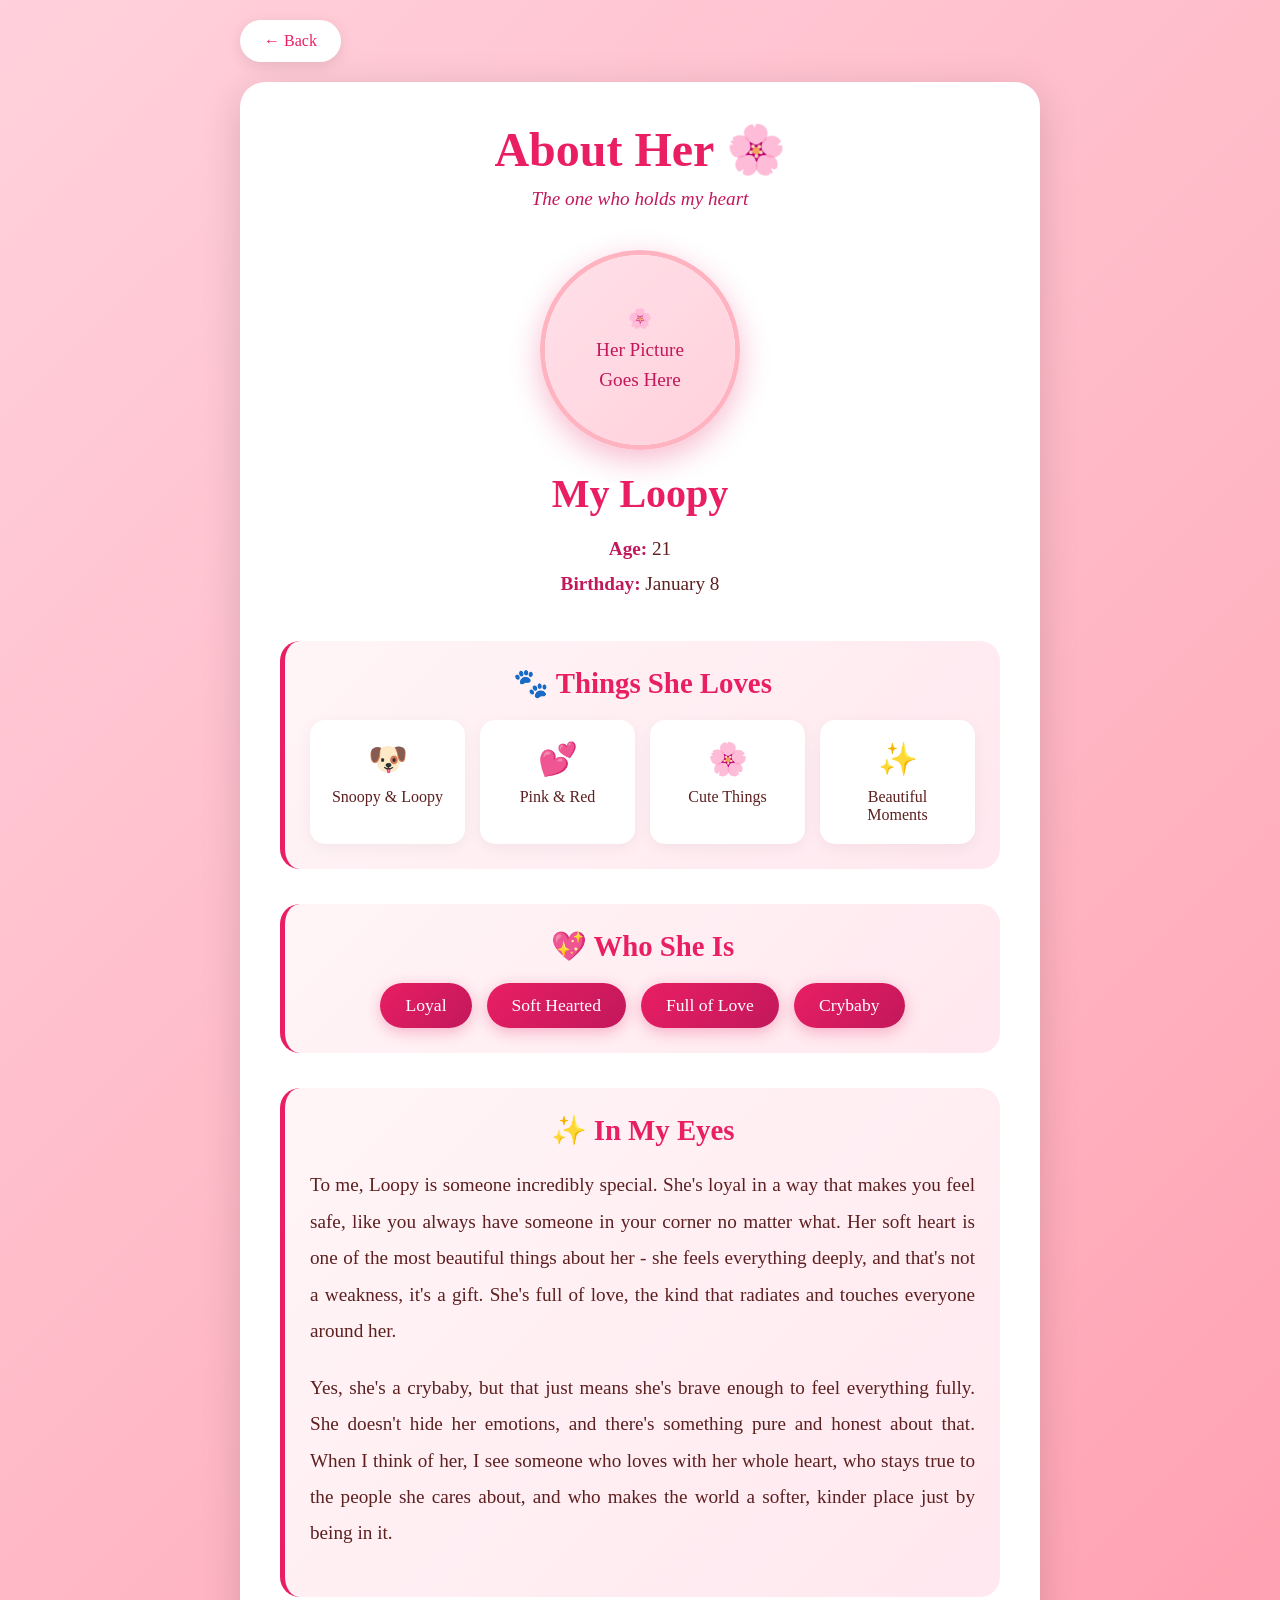
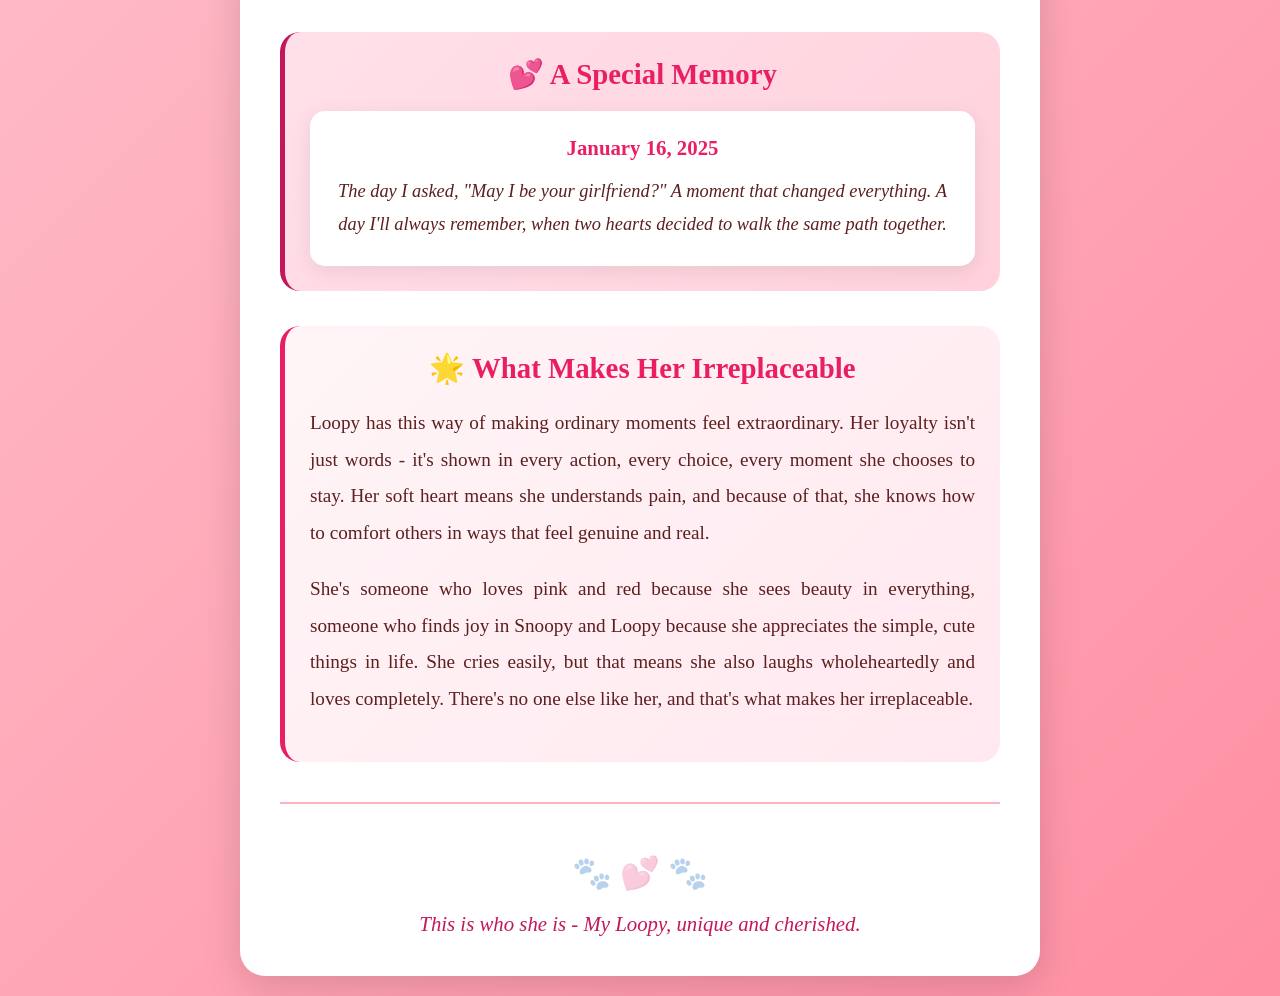
==== biography.html @ 28cb63eb "init project" ====
<!DOCTYPE html>
<html lang="en">
<head>
    <meta charset="UTF-8">
    <meta name="viewport" content="width=device-width, initial-scale=1.0">
    <title>About Loopy 💕</title>
    <link rel="stylesheet" href="styles.css">
    <link rel="stylesheet" href="biography-styles.css">
</head>
<body class="biography-page">
    <div class="bio-container">
        <!-- Back Button -->
        <button class="back-button" onclick="goBack()">← Back</button>

        <!-- Biography Card -->
        <div class="bio-card">
            <!-- Header -->
            <div class="bio-header">
                <h1 class="bio-title">About Her 🌸</h1>
                <p class="bio-subtitle">The one who holds my heart</p>
            </div>

            <!-- Profile Section -->
            <div class="bio-profile">
                <!-- 
                    ⚠️ CHANGE IMAGE HERE ⚠️
                    Replace "placeholder-image.jpg" with your image file
                    Or use a URL if hosted online
                -->
                <div class="bio-image-container">
                    <img src="placeholder-image.jpg" alt="Loopy" class="bio-image" id="profileImage">
                    <div class="image-placeholder" id="imagePlaceholder">
                        <div class="placeholder-text">
                            🌸<br>
                            Her Picture<br>
                            Goes Here
                        </div>
                    </div>
                </div>
                
                <h2 class="bio-name">My Loopy</h2>
                <div class="bio-basic-info">
                    <p><strong>Age:</strong> <span id="ageValue">21</span></p>
                    <p><strong>Birthday:</strong> January 8</p>
                </div>
            </div>

            <!-- Favorites Section -->
            <div class="bio-section">
                <h3 class="section-title">🐾 Things She Loves</h3>
                <div class="favorites-grid">
                    <div class="favorite-item">
                        <span class="favorite-icon">🐶</span>
                        <span class="favorite-text">Snoopy & Loopy</span>
                    </div>
                    <div class="favorite-item">
                        <span class="favorite-icon">💕</span>
                        <span class="favorite-text">Pink & Red</span>
                    </div>
                    <div class="favorite-item">
                        <span class="favorite-icon">🌸</span>
                        <span class="favorite-text">Cute Things</span>
                    </div>
                    <div class="favorite-item">
                        <span class="favorite-icon">✨</span>
                        <span class="favorite-text">Beautiful Moments</span>
                    </div>
                </div>
            </div>

            <!-- Personality Section -->
            <div class="bio-section">
                <h3 class="section-title">💖 Who She Is</h3>
                <div class="personality-tags">
                    <span class="personality-tag">Loyal</span>
                    <span class="personality-tag">Soft Hearted</span>
                    <span class="personality-tag">Full of Love</span>
                    <span class="personality-tag">Crybaby</span>
                </div>
            </div>

            <!-- In My Eyes Section -->
            <div class="bio-section">
                <h3 class="section-title">✨ In My Eyes</h3>
                <div class="bio-text-content">
                    <!-- 
                        ⚠️ EDIT TEXT HERE ⚠️
                        Change this paragraph to your own words
                    -->
                    <p>To me, Loopy is someone incredibly special. She's loyal in a way that makes you feel safe, like you always have someone in your corner no matter what. Her soft heart is one of the most beautiful things about her - she feels everything deeply, and that's not a weakness, it's a gift. She's full of love, the kind that radiates and touches everyone around her.</p>
                    
                    <p>Yes, she's a crybaby, but that just means she's brave enough to feel everything fully. She doesn't hide her emotions, and there's something pure and honest about that. When I think of her, I see someone who loves with her whole heart, who stays true to the people she cares about, and who makes the world a softer, kinder place just by being in it.</p>
                </div>
            </div>

            <!-- Special Memory Section -->
            <div class="bio-section special-memory">
                <h3 class="section-title">💕 A Special Memory</h3>
                <div class="memory-card">
                    <div class="memory-date">January 16, 2025</div>
                    <div class="memory-content">
                        <!-- 
                            ⚠️ EDIT MEMORY HERE ⚠️
                            Write about the special day
                        -->
                        <p>The day I asked, "May I be your girlfriend?" A moment that changed everything. A day I'll always remember, when two hearts decided to walk the same path together.</p>
                    </div>
                </div>
            </div>

            <!-- What Makes Her Special Section -->
            <div class="bio-section">
                <h3 class="section-title">🌟 What Makes Her Irreplaceable</h3>
                <div class="bio-text-content">
                    <!-- 
                        ⚠️ EDIT TEXT HERE ⚠️
                        Add why she's special to you
                    -->
                    <p>Loopy has this way of making ordinary moments feel extraordinary. Her loyalty isn't just words - it's shown in every action, every choice, every moment she chooses to stay. Her soft heart means she understands pain, and because of that, she knows how to comfort others in ways that feel genuine and real.</p>
                    
                    <p>She's someone who loves pink and red because she sees beauty in everything, someone who finds joy in Snoopy and Loopy because she appreciates the simple, cute things in life. She cries easily, but that means she also laughs wholeheartedly and loves completely. There's no one else like her, and that's what makes her irreplaceable.</p>
                </div>
            </div>

            <!-- Closing Section -->
            <div class="bio-footer">
                <div class="paw-prints">🐾 💕 🐾</div>
                <p class="closing-text">This is who she is - My Loopy, unique and cherished.</p>
            </div>
        </div>
    </div>

    <!-- Load Scripts -->
    <script src="biography-script.js"></script>
</body>
</html>
---- styles.css ----
/* ============================================
   KAMILA'S WEBSITE - COMPLETE STYLES
   ============================================ */

/* Reset and Base Styles */
* {
    margin: 0;
    padding: 0;
    box-sizing: border-box;
}

body {
    font-family: 'Georgia', serif;
    background: linear-gradient(135deg, #ffd1dc 0%, #ffb3c1 50%, #ff8fa3 100%);
    min-height: 100vh;
    color: #4a0e0e;
    overflow-x: hidden;
}

/* ============================================
   LOGIN PAGE STYLES
   ============================================ */

.login-container {
    display: flex;
    justify-content: center;
    align-items: center;
    min-height: 100vh;
    padding: 20px;
}

.login-box {
    background: white;
    padding: 50px 40px;
    border-radius: 20px;
    box-shadow: 0 20px 60px rgba(0,0,0,0.2);
    text-align: center;
    max-width: 400px;
    width: 100%;
    animation: fadeIn 1s ease-in;
}

.login-title {
    font-size: 2em;
    color: #e91e63;
    margin-bottom: 30px;
    font-weight: normal;
}

.name-input {
    width: 100%;
    padding: 15px;
    font-size: 1.1em;
    border: 2px solid #ffb3c1;
    border-radius: 10px;
    margin-bottom: 20px;
    font-family: 'Georgia', serif;
    transition: border-color 0.3s ease;
}

.name-input:focus {
    outline: none;
    border-color: #e91e63;
}

.submit-btn {
    width: 100%;
    padding: 15px;
    font-size: 1.2em;
    background: linear-gradient(135deg, #e91e63 0%, #c2185b 100%);
    color: white;
    border: none;
    border-radius: 10px;
    cursor: pointer;
    font-family: 'Georgia', serif;
    transition: transform 0.2s ease, box-shadow 0.2s ease;
}

.submit-btn:hover {
    transform: translateY(-2px);
    box-shadow: 0 5px 20px rgba(233, 30, 99, 0.4);
}

.submit-btn:active {
    transform: translateY(0);
}

.error-message {
    color: #c2185b;
    font-size: 1em;
    margin-top: 15px;
    font-style: italic;
    min-height: 24px;
}

/* ============================================
   WELCOME ANIMATION PAGE
   ============================================ */

.welcome-container {
    position: fixed;
    top: 0;
    left: 0;
    width: 100%;
    height: 100vh;
    display: flex;
    justify-content: center;
    align-items: center;
    z-index: 1000;
}

.welcome-text-container {
    position: absolute;
    top: 70%;
    left: 50%;
    transform: translate(-50%, -50%);
    text-align: center;
    z-index: 1001;
}

.welcome-text {
    font-size: 2.5em;
    color: white;
    margin-bottom: 10px;
    text-shadow: 2px 2px 20px rgba(0,0,0,0.5), 0 0 40px rgba(233, 30, 99, 0.3);
    opacity: 0;
    transform: translateY(30px);
}

.welcome-home {
    font-size: 3.8em;
    color: white;
    font-weight: bold;
    text-shadow: 3px 3px 20px rgba(0,0,0,0.5), 0 0 50px rgba(233, 30, 99, 0.4);
    opacity: 0;
    transform: scale(0.8);
    letter-spacing: 2px;
}

/* ============================================
   MAIN WEBSITE STYLES
   ============================================ */

#mainWebsite {
    padding: 20px;
}

.container {
    max-width: 800px;
    margin: 0 auto;
}

/* Header Section */
.header {
    text-align: center;
    padding: 40px 20px;
    background: white;
    border-radius: 20px;
    box-shadow: 0 10px 30px rgba(0,0,0,0.1);
    margin-bottom: 30px;
    animation: fadeIn 1s ease-in;
}

.header h1 {
    font-size: 3em;
    color: #e91e63;
    margin-bottom: 10px;
    text-shadow: 2px 2px 4px rgba(233, 30, 99, 0.2);
}

.header p {
    font-size: 1.2em;
    color: #c2185b;
    font-style: italic;
}

/* Section Styles */
.section {
    background: white;
    padding: 30px;
    border-radius: 20px;
    box-shadow: 0 10px 30px rgba(0,0,0,0.1);
    margin-bottom: 30px;
    animation: slideUp 0.8s ease-out;
}

.section h2 {
    color: #e91e63;
    font-size: 2em;
    margin-bottom: 20px;
    text-align: center;
    border-bottom: 3px solid #ffb3c1;
    padding-bottom: 10px;
}

/* Birthday Message */
.birthday-message {
    font-size: 1.2em;
    line-height: 1.8;
    text-align: center;
    color: #5d1f1f;
}

.birthday-message p {
    margin-bottom: 15px;
}

/* 10 Facts List */
.facts-list {
    list-style: none;
    padding: 0;
}

.facts-list li {
    background: linear-gradient(135deg, #ffe0e9 0%, #ffd1dc 100%);
    padding: 20px;
    margin-bottom: 15px;
    border-radius: 15px;
    border-left: 5px solid #e91e63;
    font-size: 1.1em;
    line-height: 1.6;
    transition: transform 0.3s ease;
}

.facts-list li:hover {
    transform: translateX(10px);
}

.facts-list strong {
    color: #c2185b;
}

/* Monthly Message Section */
.monthly-message-section {
    text-align: center;
}

.date-display {
    font-size: 1.3em;
    color: #c2185b;
    margin-bottom: 20px;
    font-weight: bold;
}

.message-box {
    background: linear-gradient(135deg, #ffe0e9 0%, #ffd1dc 100%);
    padding: 30px;
    border-radius: 15px;
    border: 3px solid #e91e63;
    margin-top: 20px;
    min-height: 150px;
    display: flex;
    align-items: center;
    justify-content: center;
    font-size: 1.2em;
    line-height: 1.8;
    color: #5d1f1f;
}

.locked-message {
    color: #c2185b;
    font-style: italic;
}

/* Decorative Elements */
.paw-prints {
    text-align: center;
    font-size: 2em;
    margin: 20px 0;
    opacity: 0.3;
}

.hearts {
    text-align: center;
    font-size: 2em;
    margin: 20px 0;
    animation: pulse 2s ease-in-out infinite;
}

/* Footer */
.footer {
    text-align: center;
    color: white;
    margin-top: 40px;
    font-size: 1.1em;
    text-shadow: 2px 2px 4px rgba(0,0,0,0.3);
}

.footer p {
    margin-bottom: 10px;
}

/* ============================================
   MUSIC BUTTON
   ============================================ */

.music-button {
    position: fixed;
    bottom: 30px;
    right: 30px;
    width: 60px;
    height: 60px;
    border-radius: 50%;
    background: linear-gradient(135deg, #e91e63 0%, #c2185b 100%);
    color: white;
    border: none;
    font-size: 1.8em;
    cursor: pointer;
    box-shadow: 0 5px 20px rgba(233, 30, 99, 0.4);
    display: flex;
    align-items: center;
    justify-content: center;
    z-index: 9999;
    transition: transform 0.3s ease, box-shadow 0.3s ease;
}

.music-button:hover {
    transform: scale(1.1);
    box-shadow: 0 8px 30px rgba(233, 30, 99, 0.6);
}

.music-button:active {
    transform: scale(0.95);
}

.music-button.play-prompt {
    animation: pulse 2s ease-in-out infinite;
}

/* ============================================
   ANIMATIONS
   ============================================ */

@keyframes fadeIn {
    from { opacity: 0; }
    to { opacity: 1; }
}

@keyframes slideUp {
    from { 
        opacity: 0;
        transform: translateY(30px);
    }
    to { 
        opacity: 1;
        transform: translateY(0);
    }
}

@keyframes textFadeIn {
    from {
        opacity: 0;
        transform: translateY(20px);
    }
    to {
        opacity: 1;
        transform: translateY(0);
    }
}

@keyframes pulse {
    0%, 100% { transform: scale(1); }
    50% { transform: scale(1.1); }
}

@keyframes shake {
    0%, 100% { transform: translateX(0); }
    25% { transform: translateX(-10px); }
    50% { transform: translateX(10px); }
    75% { transform: translateX(-10px); }
}

/* ============================================
   RESPONSIVE DESIGN
   ============================================ */

@media (max-width: 600px) {
    .login-title {
        font-size: 1.5em;
    }
    
    .welcome-text {
        font-size: 1.8em;
    }
    
    .welcome-home {
        font-size: 2.5em;
    }
    
    .header h1 {
        font-size: 2em;
    }
    
    .section {
        padding: 20px;
    }
    
    .facts-list li {
        font-size: 1em;
    }
}
---- biography-styles.css ----
/* ============================================
   BIOGRAPHY PAGE STYLES
   ============================================ */

.biography-page {
    background: linear-gradient(135deg, #ffd1dc 0%, #ffb3c1 50%, #ff8fa3 100%);
    min-height: 100vh;
    padding: 20px;
}

.bio-container {
    max-width: 800px;
    margin: 0 auto;
    position: relative;
}

/* Back Button */
.back-button {
    background: white;
    border: none;
    padding: 12px 24px;
    border-radius: 25px;
    font-size: 1em;
    font-family: 'Georgia', serif;
    color: #e91e63;
    cursor: pointer;
    box-shadow: 0 4px 15px rgba(0,0,0,0.1);
    transition: all 0.3s ease;
    margin-bottom: 20px;
}

.back-button:hover {
    transform: translateY(-2px);
    box-shadow: 0 6px 20px rgba(0,0,0,0.15);
}

/* Biography Card */
.bio-card {
    background: white;
    border-radius: 25px;
    padding: 40px;
    box-shadow: 0 10px 40px rgba(0,0,0,0.15);
    animation: fadeIn 1s ease-in;
}

/* Header */
.bio-header {
    text-align: center;
    margin-bottom: 40px;
}

.bio-title {
    font-size: 3em;
    color: #e91e63;
    margin-bottom: 10px;
}

.bio-subtitle {
    font-size: 1.2em;
    color: #c2185b;
    font-style: italic;
}

/* Profile Section */
.bio-profile {
    text-align: center;
    margin-bottom: 40px;
}

.bio-image-container {
    width: 200px;
    height: 200px;
    margin: 0 auto 20px;
    position: relative;
    border-radius: 50%;
    overflow: hidden;
    border: 5px solid #ffb3c1;
    box-shadow: 0 10px 30px rgba(233, 30, 99, 0.3);
}

.bio-image {
    width: 100%;
    height: 100%;
    object-fit: cover;
    display: none; /* Hidden by default until you add image */
}

.image-placeholder {
    width: 100%;
    height: 100%;
    background: linear-gradient(135deg, #ffe0e9 0%, #ffd1dc 100%);
    display: flex;
    align-items: center;
    justify-content: center;
}

.placeholder-text {
    color: #c2185b;
    font-size: 1.2em;
    text-align: center;
    line-height: 1.6;
}

.bio-name {
    font-size: 2.5em;
    color: #e91e63;
    margin-bottom: 15px;
}

.bio-basic-info {
    font-size: 1.2em;
    color: #5d1f1f;
    line-height: 1.8;
}

.bio-basic-info strong {
    color: #c2185b;
}

/* Section Styles */
.bio-section {
    margin-bottom: 35px;
    padding: 25px;
    background: linear-gradient(135deg, #fff5f7 0%, #ffe8ef 100%);
    border-radius: 20px;
    border-left: 5px solid #e91e63;
    animation: slideUp 0.8s ease-out;
}

.section-title {
    font-size: 1.8em;
    color: #e91e63;
    margin-bottom: 20px;
    text-align: center;
}

/* Favorites Grid */
.favorites-grid {
    display: grid;
    grid-template-columns: repeat(auto-fit, minmax(150px, 1fr));
    gap: 15px;
    margin-top: 20px;
}

.favorite-item {
    background: white;
    padding: 20px;
    border-radius: 15px;
    text-align: center;
    box-shadow: 0 4px 15px rgba(0,0,0,0.05);
    transition: transform 0.3s ease;
}

.favorite-item:hover {
    transform: translateY(-5px);
}

.favorite-icon {
    font-size: 2em;
    display: block;
    margin-bottom: 10px;
}

.favorite-text {
    font-size: 1em;
    color: #5d1f1f;
    font-weight: 500;
}

/* Personality Tags */
.personality-tags {
    display: flex;
    flex-wrap: wrap;
    gap: 15px;
    justify-content: center;
    margin-top: 20px;
}

.personality-tag {
    background: linear-gradient(135deg, #e91e63 0%, #c2185b 100%);
    color: white;
    padding: 12px 25px;
    border-radius: 25px;
    font-size: 1.1em;
    box-shadow: 0 4px 15px rgba(233, 30, 99, 0.3);
    transition: transform 0.3s ease;
}

.personality-tag:hover {
    transform: scale(1.1);
}

/* Text Content */
.bio-text-content {
    font-size: 1.2em;
    line-height: 1.9;
    color: #5d1f1f;
    text-align: justify;
}

.bio-text-content p {
    margin-bottom: 20px;
}

/* Special Memory Section */
.special-memory {
    background: linear-gradient(135deg, #ffe0e9 0%, #ffd1dc 100%);
    border-left: 5px solid #c2185b;
}

.memory-card {
    background: white;
    padding: 25px;
    border-radius: 15px;
    box-shadow: 0 5px 20px rgba(0,0,0,0.08);
    margin-top: 15px;
}

.memory-date {
    font-size: 1.3em;
    color: #e91e63;
    font-weight: bold;
    margin-bottom: 15px;
    text-align: center;
}

.memory-content {
    font-size: 1.15em;
    line-height: 1.8;
    color: #5d1f1f;
    text-align: center;
    font-style: italic;
}

/* Footer */
.bio-footer {
    text-align: center;
    margin-top: 40px;
    padding-top: 30px;
    border-top: 2px solid #ffb3c1;
}

.closing-text {
    font-size: 1.3em;
    color: #c2185b;
    font-style: italic;
    margin-top: 15px;
}

/* Animations */
@keyframes fadeIn {
    from { opacity: 0; }
    to { opacity: 1; }
}

@keyframes slideUp {
    from { 
        opacity: 0;
        transform: translateY(30px);
    }
    to { 
        opacity: 1;
        transform: translateY(0);
    }
}

/* Responsive Design */
@media (max-width: 600px) {
    .bio-card {
        padding: 25px;
    }
    
    .bio-title {
        font-size: 2em;
    }
    
    .bio-name {
        font-size: 2em;
    }
    
    .favorites-grid {
        grid-template-columns: repeat(2, 1fr);
    }
    
    .section-title {
        font-size: 1.5em;
    }
    
    .bio-text-content {
        font-size: 1.1em;
        text-align: left;
    }
}
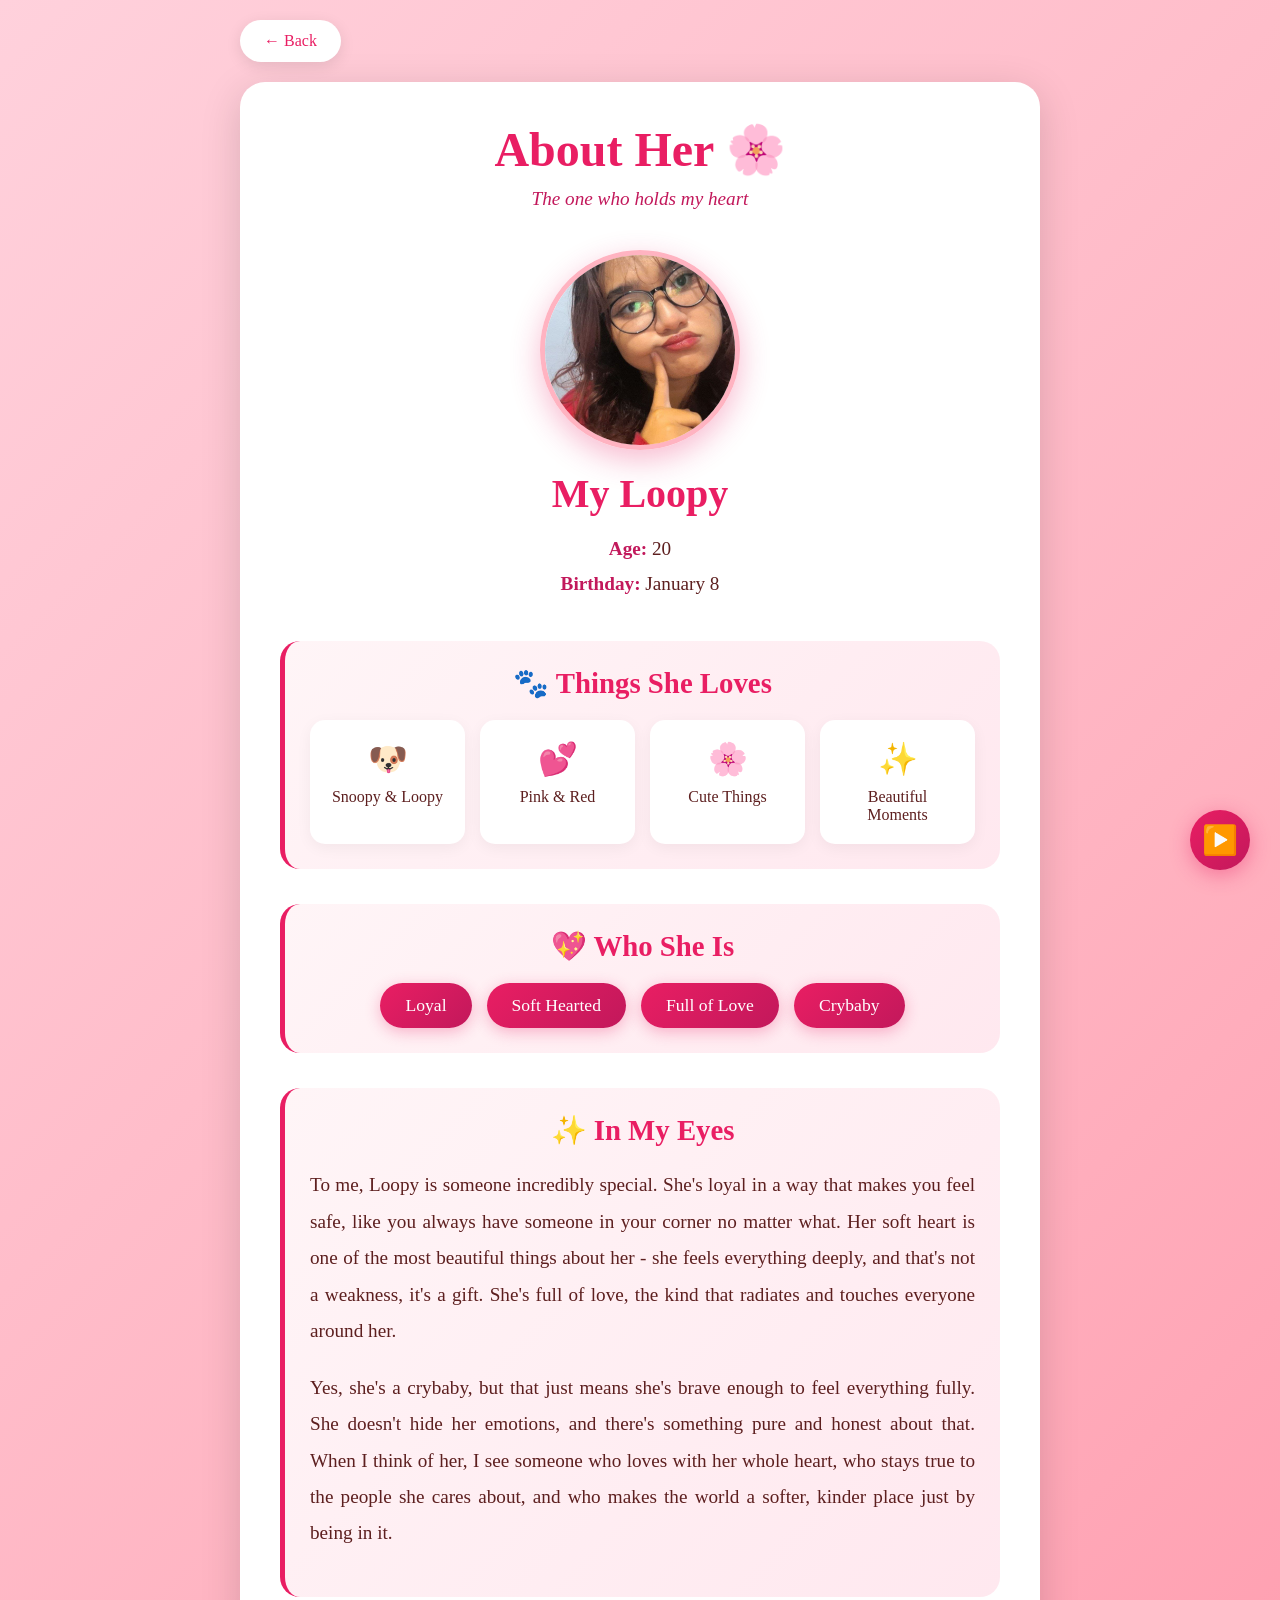
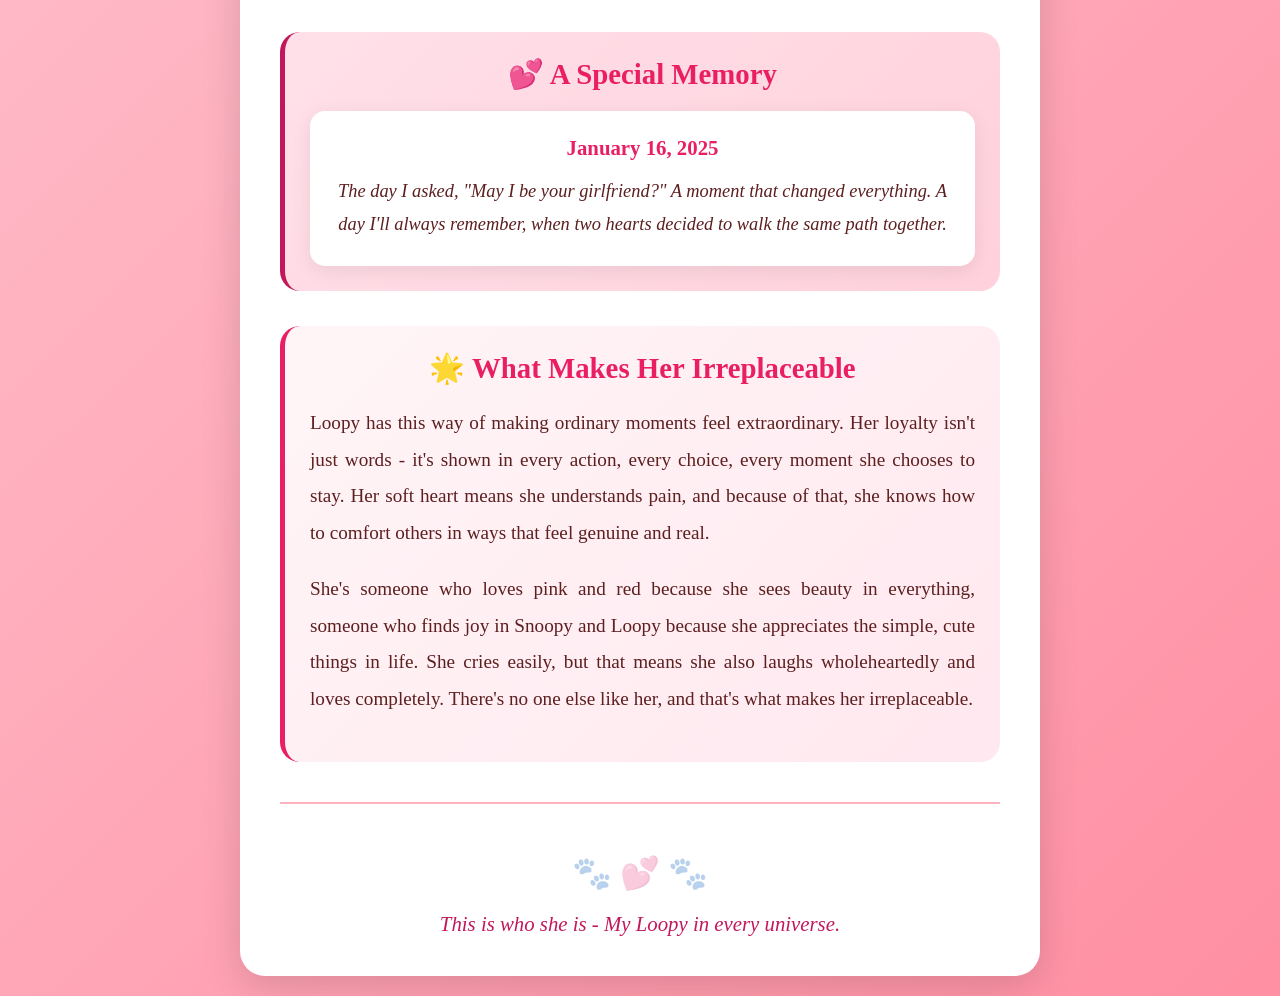
==== commit 7537014f: "update lagu pages bio" ====
--- a/biography.html
+++ b/biography.html
@@ -28,7 +28,7 @@
                     Or use a URL if hosted online
                 -->
                 <div class="bio-image-container">
-                    <img src="placeholder-image.jpg" alt="Loopy" class="bio-image" id="profileImage">
+                    <img src="lupii.jpeg" alt="Loopy" class="bio-image" id="profileImage">
                     <div class="image-placeholder" id="imagePlaceholder">
                         <div class="placeholder-text">
                             🌸<br>
@@ -40,7 +40,7 @@
                 
                 <h2 class="bio-name">My Loopy</h2>
                 <div class="bio-basic-info">
-                    <p><strong>Age:</strong> <span id="ageValue">21</span></p>
+                    <p><strong>Age:</strong> <span id="ageValue">20</span></p>
                     <p><strong>Birthday:</strong> January 8</p>
                 </div>
             </div>
@@ -125,12 +125,16 @@
             <!-- Closing Section -->
             <div class="bio-footer">
                 <div class="paw-prints">🐾 💕 🐾</div>
-                <p class="closing-text">This is who she is - My Loopy, unique and cherished.</p>
+                <p class="closing-text">This is who she is - My Loopy in every universe.</p>
             </div>
         </div>
     </div>
 
     <!-- Load Scripts -->
     <script src="biography-script.js"></script>
+    <script src="page-music.js"></script>
+    <script>
+        startPageMusic('every_breath_you_take.mp3');
+    </script>
 </body>
 </html>
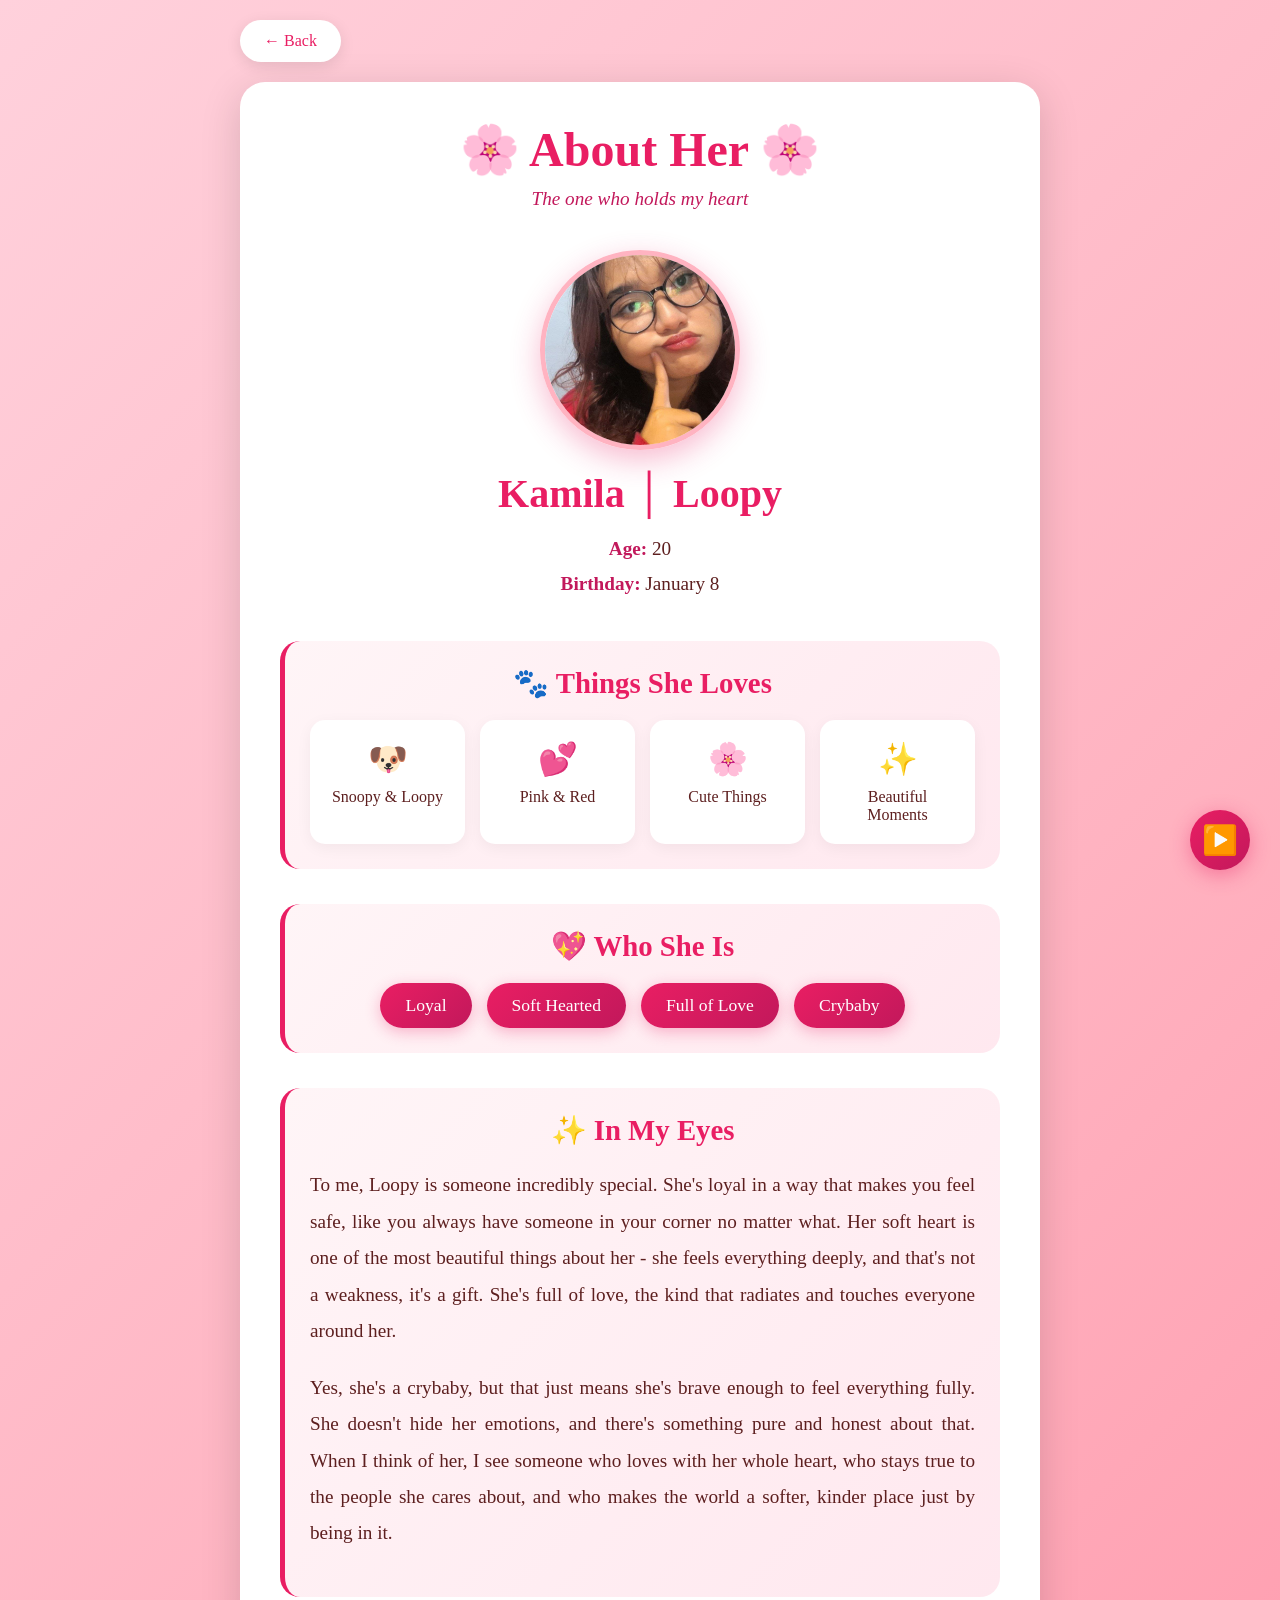
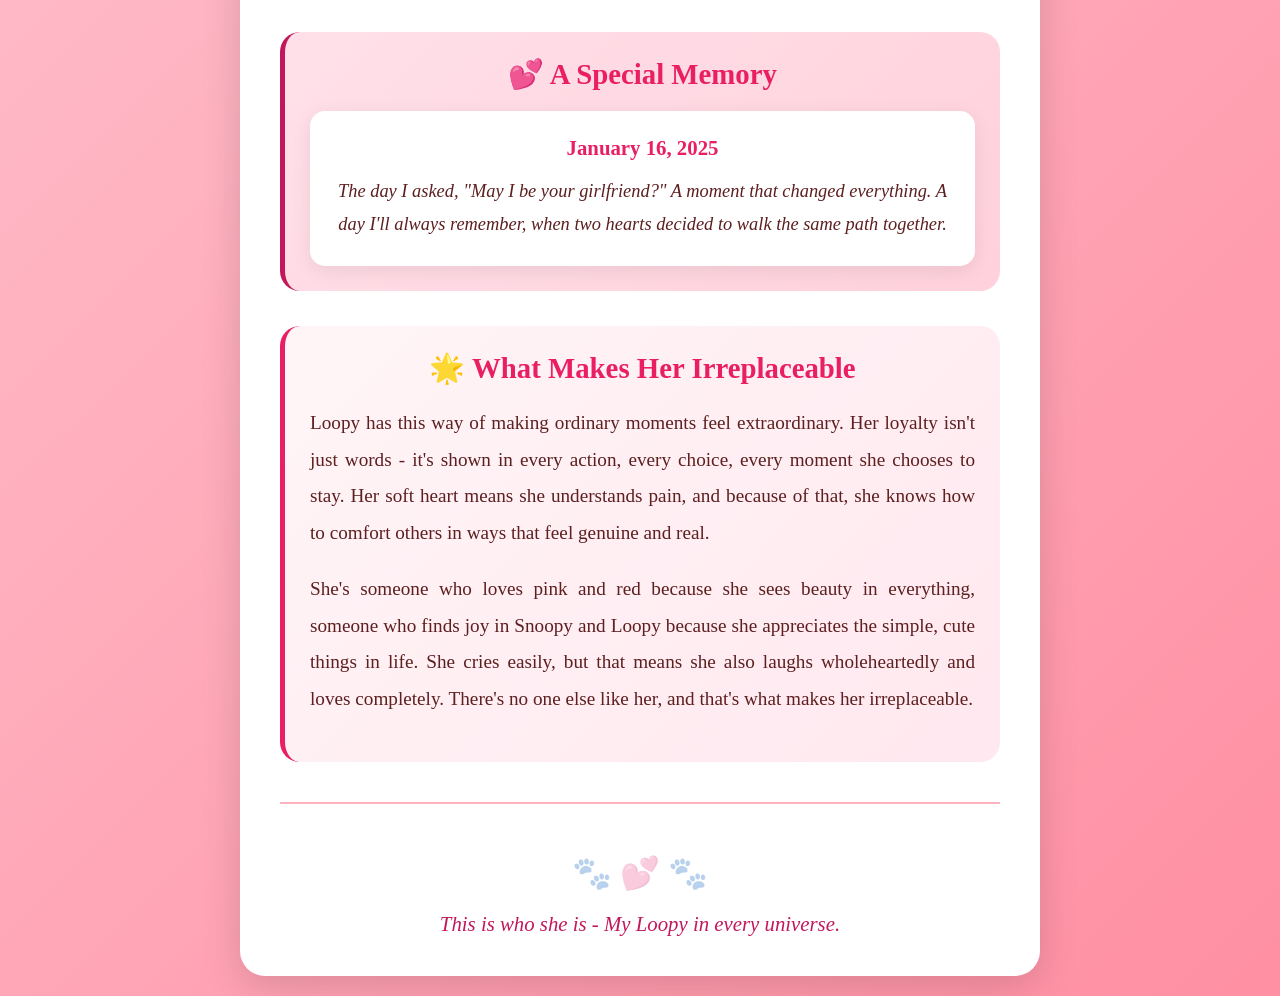
==== commit aad87a5c: "update lagu doang" ====
--- a/biography.html
+++ b/biography.html
@@ -16,7 +16,7 @@
         <div class="bio-card">
             <!-- Header -->
             <div class="bio-header">
-                <h1 class="bio-title">About Her 🌸</h1>
+                <h1 class="bio-title">🌸 About Her 🌸</h1>
                 <p class="bio-subtitle">The one who holds my heart</p>
             </div>
 
@@ -38,7 +38,7 @@
                     </div>
                 </div>
                 
-                <h2 class="bio-name">My Loopy</h2>
+                <h2 class="bio-name">Kamila │ Loopy</h2>
                 <div class="bio-basic-info">
                     <p><strong>Age:</strong> <span id="ageValue">20</span></p>
                     <p><strong>Birthday:</strong> January 8</p>
